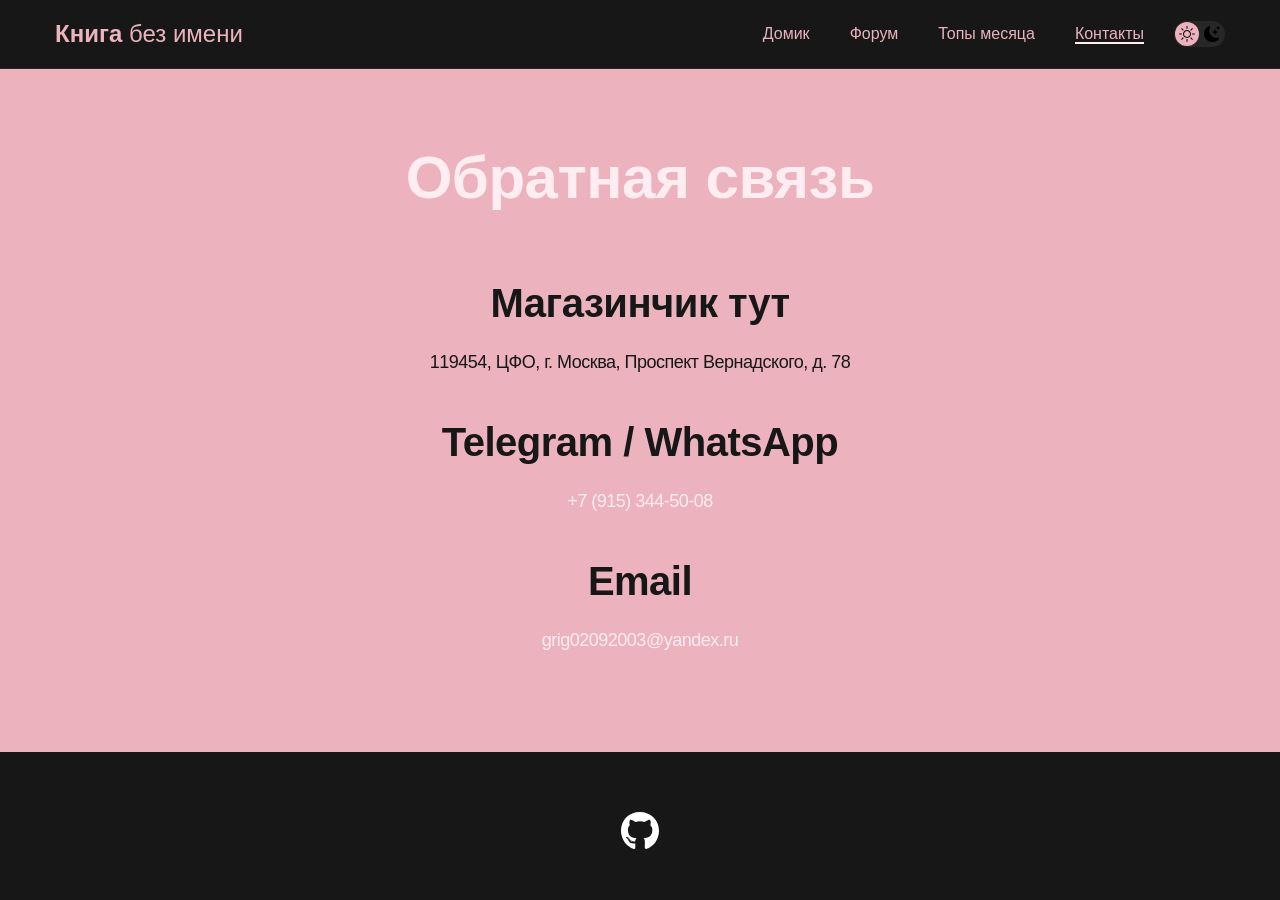
==== contacts.html @ 6d357de6 "Add files via upload" ====
<!DOCTYPE html>
<html lang="en">
<head>
    <meta charset="UTF-8">
    <meta http-equiv="X-UA-Compatible" content="IE=edge">
    <meta name="viewport" content="width=device-width, initial-scale=1.0">
    <title>booker</title>
    <link rel="icon" type="image/png" href="fav.png">
    <link rel="stylesheet" href="./css/main.css">
</head>
<body>
    <nav class="nav">
        <div class="container">
            <div class="nav-row">
                <a href="./index.html" class="logo"><strong>Книга</strong> без имени</a>

                <button class="dark-mode-btn">
                    <img src="./img/icons/sun.svg" alt="Light mode" class="dark-mode-btn__icon">
                    <img src="./img/icons/moon.svg" alt="Dark mode" class="dark-mode-btn__icon">
                </button>

                <ul class="nav-list">
                    <li class="nav-list__item"><a href="./index.html" class="nav-list__link">Домик</a></li>
                    <li class="nav-list__item"><a href="./skills.html" class="nav-list__link">Форум</a></li>
                    <li class="nav-list__item"><a href="./galerey.html" class="nav-list__link">Топы месяца</a></li>
                    <li class="nav-list__item"><a href="./contacts.html" class="nav-list__link nav-list__link--active">Контакты</a></li>
                </ul>
            </div>
        </div>
    </nav>

    <main class="section">
        <div class="container">
                <h1 class="title-1">Обратная связь</h1>

                <ul class="content-list">
                    <li class="content-list__item">
                        <h2 class="title-2">Магазинчик тут</h2>
                        <p>119454, ЦФО, г. Москва, Проспект Вернадского, д. 78</p>
                    </li>
                    <li class="content-list__item">
                        <h2 class="title-2">Telegram / WhatsApp</h2>
                        <p><a href="tel:+79153445008">+7 (915) 344-50-08</a></p>
                    </li>
                    <li class="content-list__item">
                        <h2 class="title-2">Email</h2>
                        <p><a href="grig02092003@yandex.ru">grig02092003@yandex.ru</a></p>
                    </li>

                </ul>
        </div>

    </main>

    <footer class="footer">
        <div class="container">
            <div class="footer__wrapper">
                <ul class="social">
                    <li class="social__item"><a href="https://github.com/Grimpeach"><img src="./img/icons/gitHub.svg" alt="Link"></a></li>
                </ul>
            </div>
        </div>
    </footer>

    <script src="./js/main.js"></script>

</body>
</html>
---- css/main.css ----
@import "./reset.css";

/*
font-family: 'DM Sans', sans-serif;
font-family: 'Poppins', sans-serif;
*/

/* * {
    border: 1px solid red;
} */

:root {
    --blackpure: #000;
    --black: #171718;
    --black-border: #26292D;
    --white: #ecb2be;
    --purple: #ffedf1;

    --text-color: var(--black);

    --dark-bg: var(--black);
    --dark-border: var(--black-border);
    --header-text: var(--white);
    --accent: var(--purple);

    /* Light mode */
    --page-bg: var(--white);
    --text-color: var(--black);

    --title-1: var(--accent);

    --project-card-bg: var(--white);
    --project-card-text: var(--black);
    --box-shadow: 0px 5px 35px rgba(0, 0, 0, 0.25);
}

.dark {
     /* Dark mode */
    --page-bg: #252526;
    --text-color: var(--white);

    --title-1: var(--white);

    --project-card-bg: var(--black);
    --project-card-text: var(--white);
    --box-shadow: 0px 5px 35px rgba(0, 0, 0, 0.8);
}

html, body {
    display: flex;
    flex-direction: column;
    min-height: 100vh;

    font-family: 'DM Sans', sans-serif;
    letter-spacing: -0.5px;

    /* Light mode */
    background-color: var(--page-bg);
    color: var(--text-color);
}

/* General */

.container {
    margin: 0 auto;
    padding: 0 15px;
    max-width: 1200px;
}

.none {
    display: none !important;
}

.section {
    padding: 70px 0;
}

.title-1 {
    margin-bottom: 60px;

    font-size: 60px;
    font-weight: 700;
    line-height: 1.3;
    color: var(--title-1);
    text-align: center;
}

.title-2 {
    margin-bottom: 20px;

    font-size: 40px;
    font-weight: 700;
    line-height: 1.3;
}

/* Nav */

.nav {
    padding: 20px 0;
    border-bottom: 1px solid var(--dark-border);
    background-color: var(--dark-bg);
    color: var(--header-text);
    letter-spacing: normal;
}

.nav-row {
    display: flex;
    justify-content: flex-end;
    align-items: center;
    column-gap: 30px;
    row-gap: 20px;
    flex-wrap: wrap;
}

.logo {
    margin-right: auto;
    color: var(--header-text);
    font-size: 24px;
    font-family: 'Poppins', sans-serif;
}

.logo strong {
    font-weight: 700;
}

.nav-list {
    display: flex;
    flex-wrap: wrap;
    row-gap: 10px;
    align-items: center;
    column-gap: 40px;
    font-size: 16px;
    font-weight: 500;
    font-family: 'Poppins', sans-serif;
}

.nav-list__link {
    color: var(--header-text);
    transition: opacity 0.2s ease-in;
}

.nav-list__link:hover {
    opacity: 0.8;
}

.nav-list__link--active {
    position: relative;
}

.nav-list__link--active::before {
    content: "";

    position: absolute;
    left: 0;
    top: 100%;

    display: block;
    height: 2px;
    width: 100%;
    background-color: var(--accent);
}

/* Dark mode btn */

.dark-mode-btn {
    order: 9;

    position: relative;
    display: flex;
    justify-content: space-between;

    width: 51px;
    height: 26px;
    padding: 5px;

    border-radius: 50px;
    background-color: #272727;
}

.dark-mode-btn::before {
    content: "";

    position: absolute;
    top: 1px;
    left: 1px;

    display: block;
    width: 24px;
    height: 24px;

    border-radius: 50%;
    background-color: var(--white);

    transition: left 0.2s ease-in;
}

.dark-mode-btn--active::before {
    left: 26px;
}

.dark-mode-btn__icon {
    position: relative;
    z-index: 9;
}

/* Header */

.header {
    padding: 40px 0;
    min-height: 695px;

    display: flex;
    justify-content: center;
    align-items: center;

    background-color: var(--dark-bg);
    background-image: url('./../img/header-bg.png');
    background-repeat: no-repeat;
    background-size: auto;
    background-position: center center;

    color: var(--header-text);
    text-align: center;
}

.header__wrapper {
    padding: 0 15px;
    max-width: 660px;
}

.header__title {
    margin-bottom: 20px;
    font-size: 40px;
    font-weight: 700;
    line-height: 1.4;
}

.header__title strong {
    font-size: 60px;
    font-weight: 700;
}

.header__title em {
    font-style: normal;
    color: var(--accent);
}

.header__text {
    margin-bottom: 40px;
    font-size: 18px;
    line-height: 1.333;
}

.header__text p + p{
    margin-top: 0.5em;
}

/* Btn */

.btn {
    display: inline-block;
    height: 48px;
    padding: 12px 28px;

    border-radius: 5px;
    background-color: var(--accent);
    color: var(--white);
    letter-spacing: 0.15px;
    font-size: 16px;
    font-weight: 500;

    transition: opacity 0.2s ease-in;
}

.btn:hover {
    opacity: 0.8;
}

.btn:active {
    position: relative;
    top: 1px;
}

/* Btn outline */

.btn-outline {
    display: flex;
    column-gap: 10px;
    align-items: center;

    height: 48px;
    padding: 12px 20px;

    border-radius: 5px;
    border: 1px solid var(--blackpure);
    background-color: var(--white);
    color: var(--blackpure);

    transition: opacity 0.2s ease-in;
}

.btn-outline:hover {
    opacity: 0.8;
}

.btn-outline:active {
    position: relative;
    top: 1px;
}

/* Projects  */

.projects {
    display: flex;
    justify-content: center;
    flex-wrap: wrap;
    column-gap: 30px;
    row-gap: 30px;
}

.project {
    max-width: 370px;
    background-color: var(--project-card-bg);
    box-shadow: var(--box-shadow);
    border-radius: 10px;
}

.project__img {
    border-radius: 10px;
}

.project__title {
    padding: 15px 20px 25px;
    font-weight: 700;
    font-size: 24px;
    line-height: 1.3;
    color: var(--project-card-text);
}

/* Project details */

.project-details {
    margin: 0 auto;
    max-width: 865px;

    display: flex;
    flex-direction: column;
    align-items: center;

    text-align: center;
}

.project-details__cover {
    max-width: 100%;
    margin-bottom: 40px;

    box-shadow: 0px 5px 35px rgba(0, 0, 0, 0.25);
    border-radius: 10px;
}

.project-details__desc {
    margin-bottom: 30px;

    font-weight: 700;
    font-size: 24px;
    line-height: 1.3;
}

/* Content list */

.content-list {
    margin: 0 auto;
    max-width: 570px;
    display: flex;
    flex-direction: column;
    align-items: center;
    row-gap: 40px;
    text-align: center;
}

.content-list a {
    color: var(--accent);
}

.content-list__item {
    font-size: 18px;
    line-height: 1.5;
}

.content-list__item p + p {
    margin-top: 0.5em;
}

/* Footer */

.footer {
    margin-top: auto;
    padding: 60px 0 50px;
    background-color: var(--dark-bg);
    color: var(--header-text);
}

.footer__wrapper {
    display: flex;
    flex-direction: column;
    align-items: center;
    row-gap: 27px;
}

.social {
    display: flex;
    column-gap: 30px;
    align-items: center;
}

.copyright {
    font-size: 16px;
}

.copyright p + p {
    margin-top: 0.5em;
}

@media (max-width: 620px) {

    /* Header  */

    .header {
        min-height: unset;
    }

    .header__title {
        font-size: 30px;
    }

    .header__title strong {
        font-size: 40px;
    }

    /* Nav */

    .nav-row {
        justify-content: space-between;
    }

    .dark-mode-btn {
        order: 0;
    }

    /* General */

    .section {
        padding: 40px 0;
    }

    .title-1 {
        margin-bottom: 30px;
        font-size: 40px;
    }

    .title-2 {
        margin-bottom: 10px;
        font-size: 30px;
    }

    /* Projects */

    .project__title {
        font-size: 22px;
    }

    /* Project page */

    .project-details__desc {
        margin-bottom: 20px;
        font-size: 22px;
    }

    /* Content List */

    .content-list {
        row-gap: 20px;
    }

    .content-list__item {
        font-size: 16px;
    }

    /* Footer */

    .footer {
        padding: 40px 0 30px;
    }

    .footer__wrapper {
        row-gap: 20px;
    }

    /* Social */

    .social {
        column-gap: 20px;
    }

    .social__item {
        width: 28px;
    }

}

.row {
    display: flex;
    flex-wrap: wrap;
    padding: 0 4px;
}

/* Создайте четыре равных столбца, расположенных рядом друг с другом */
.column {
    flex: 25%;
    max-width: 25%;
    padding: 0 4px;
}

.column img {
    margin-top: 8px;
    vertical-align: middle;
}

/* Адаптивный макет - создает макет с двумя столбцами вместо четырех столбцов. */
@media screen and (max-width: 800px) {
    .column {
        flex: 50%;
        max-width: 50%;
    }
}

/* Адаптивная компоновка - позволяет двум столбцам располагаться друг на друге, а не рядом друг с другом. */
@media screen and (max-width: 600px) {
    .column {
        flex: 100%;
        max-width: 100%;
    }
}
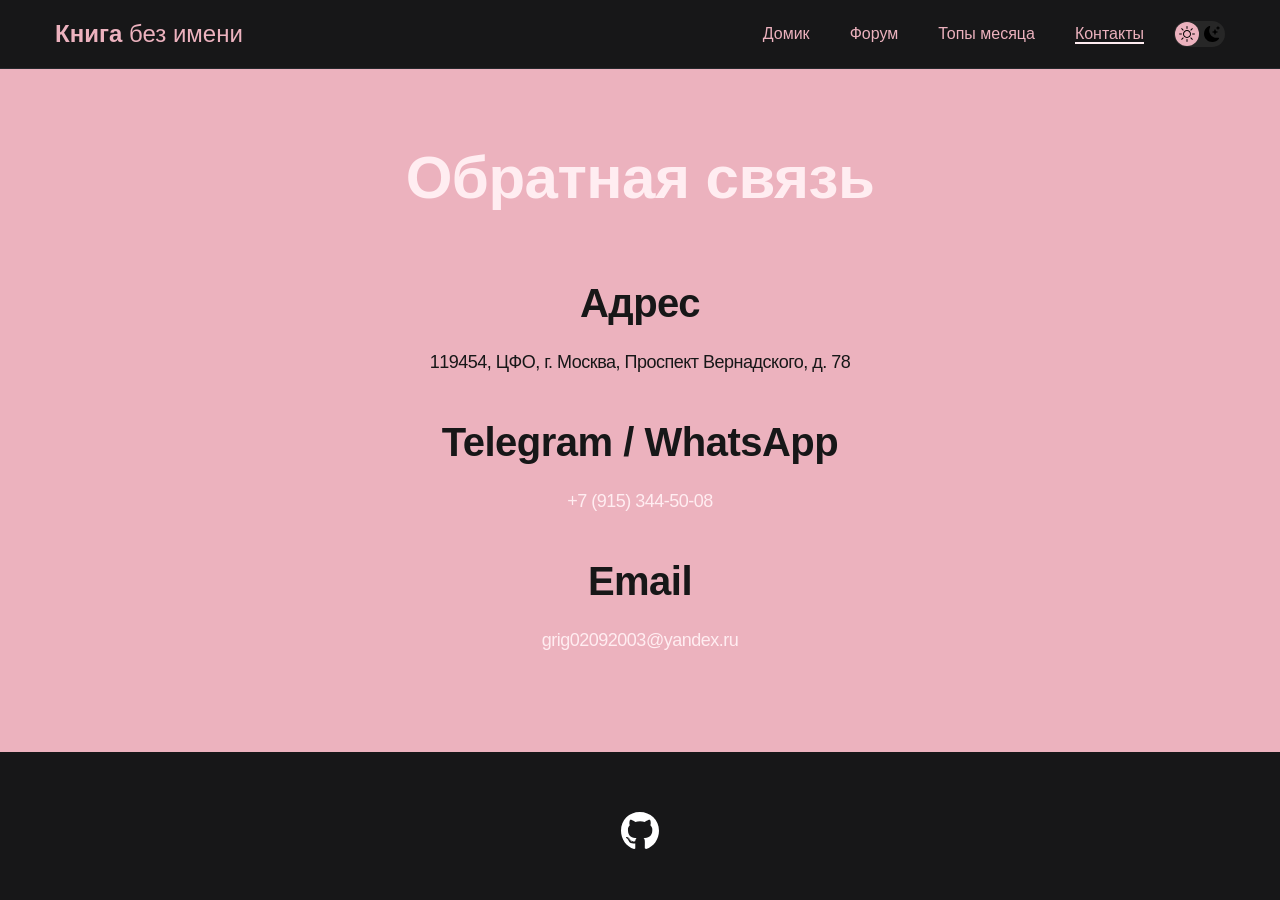
==== commit f73c3b01: "Update contacts.html" ====
--- a/contacts.html
+++ b/contacts.html
@@ -35,7 +35,7 @@
 
                 <ul class="content-list">
                     <li class="content-list__item">
-                        <h2 class="title-2">Магазинчик тут</h2>
+                        <h2 class="title-2">Адрес</h2>
                         <p>119454, ЦФО, г. Москва, Проспект Вернадского, д. 78</p>
                     </li>
                     <li class="content-list__item">
@@ -65,4 +65,4 @@
     <script src="./js/main.js"></script>
 
 </body>
-</html>+</html>
